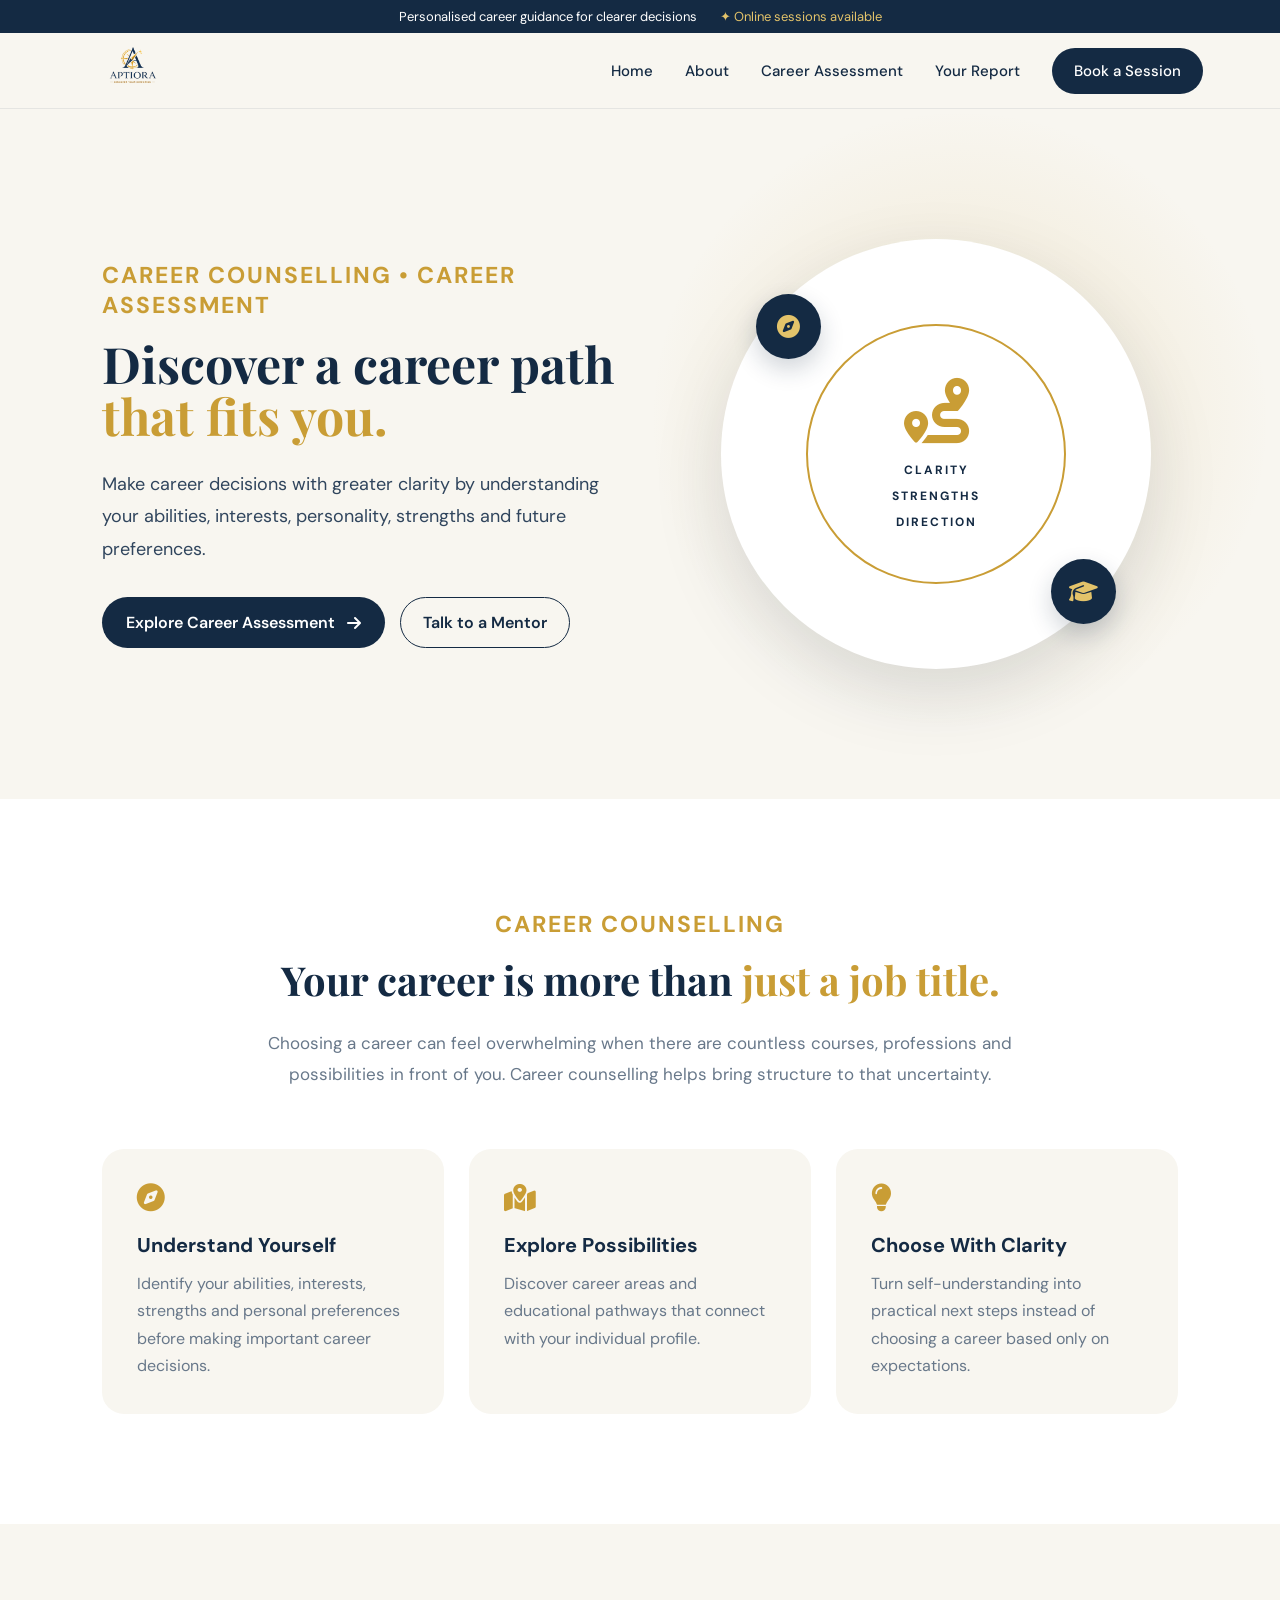
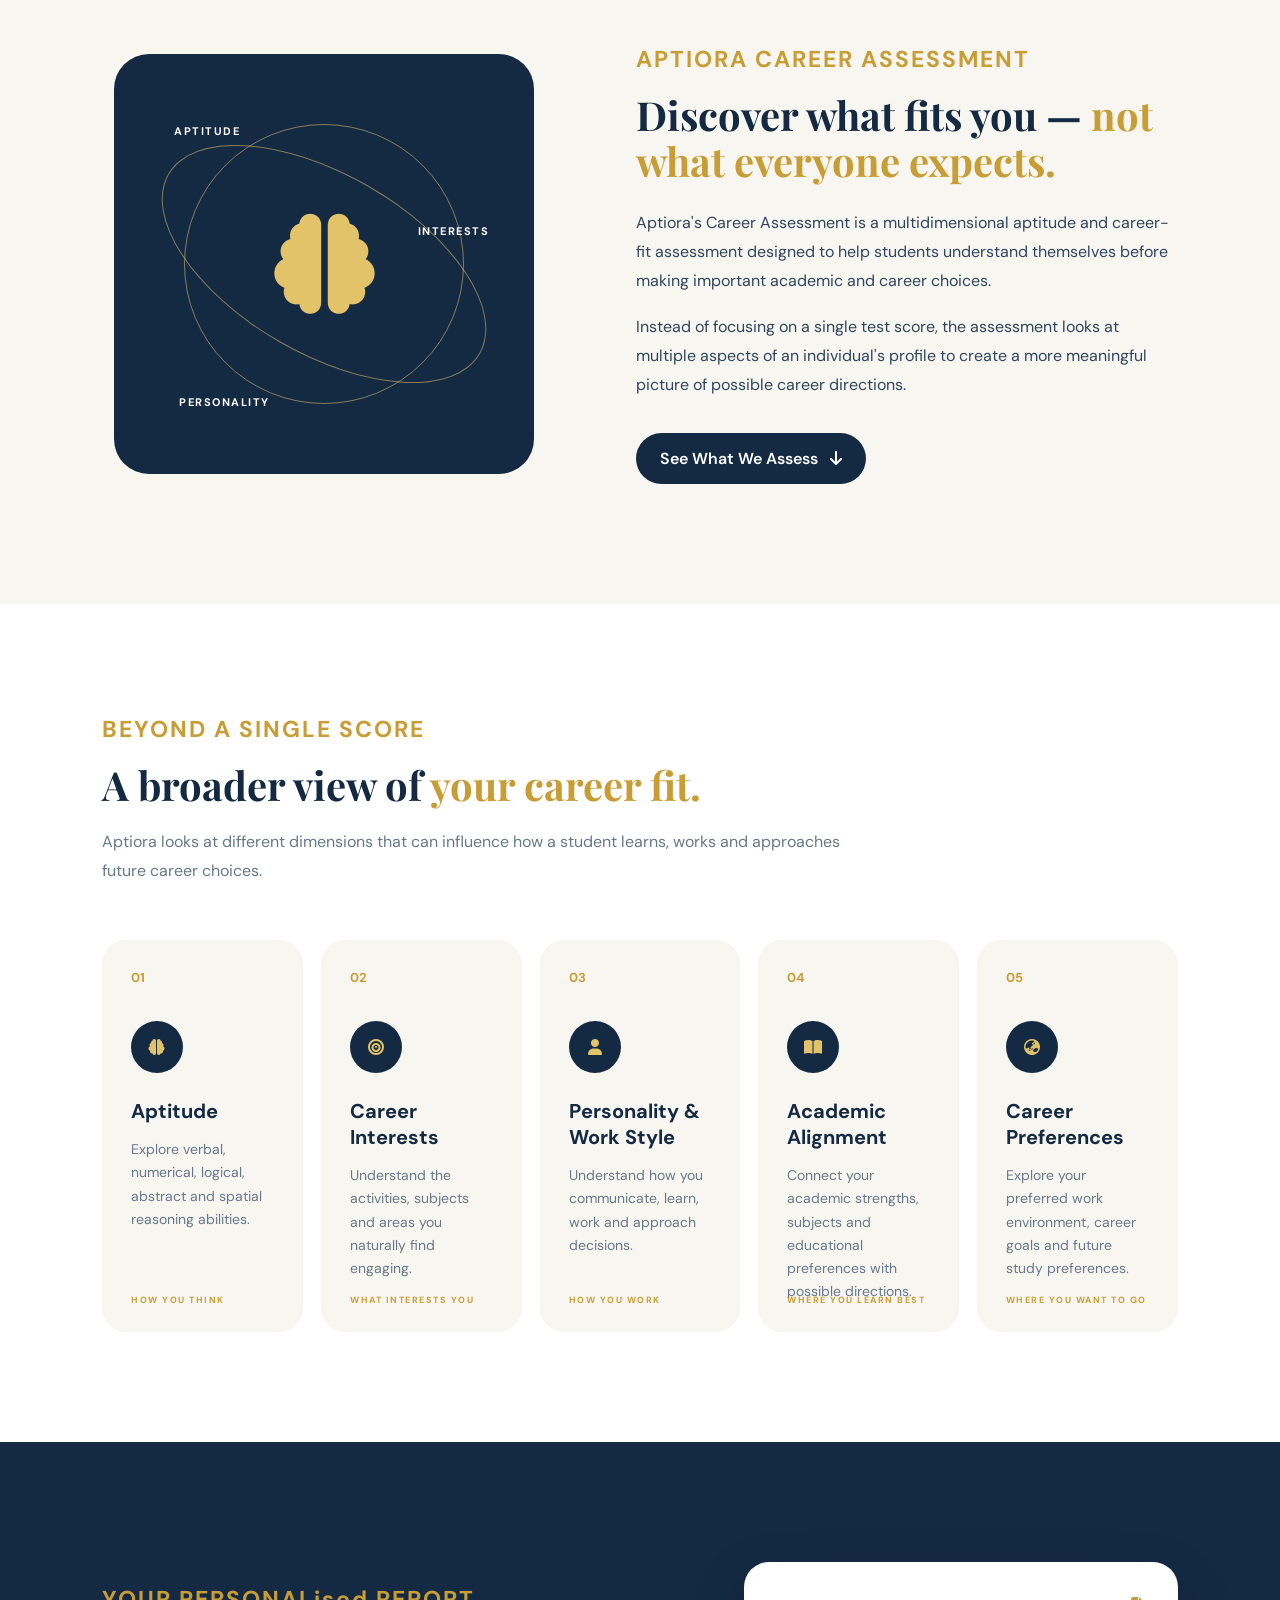
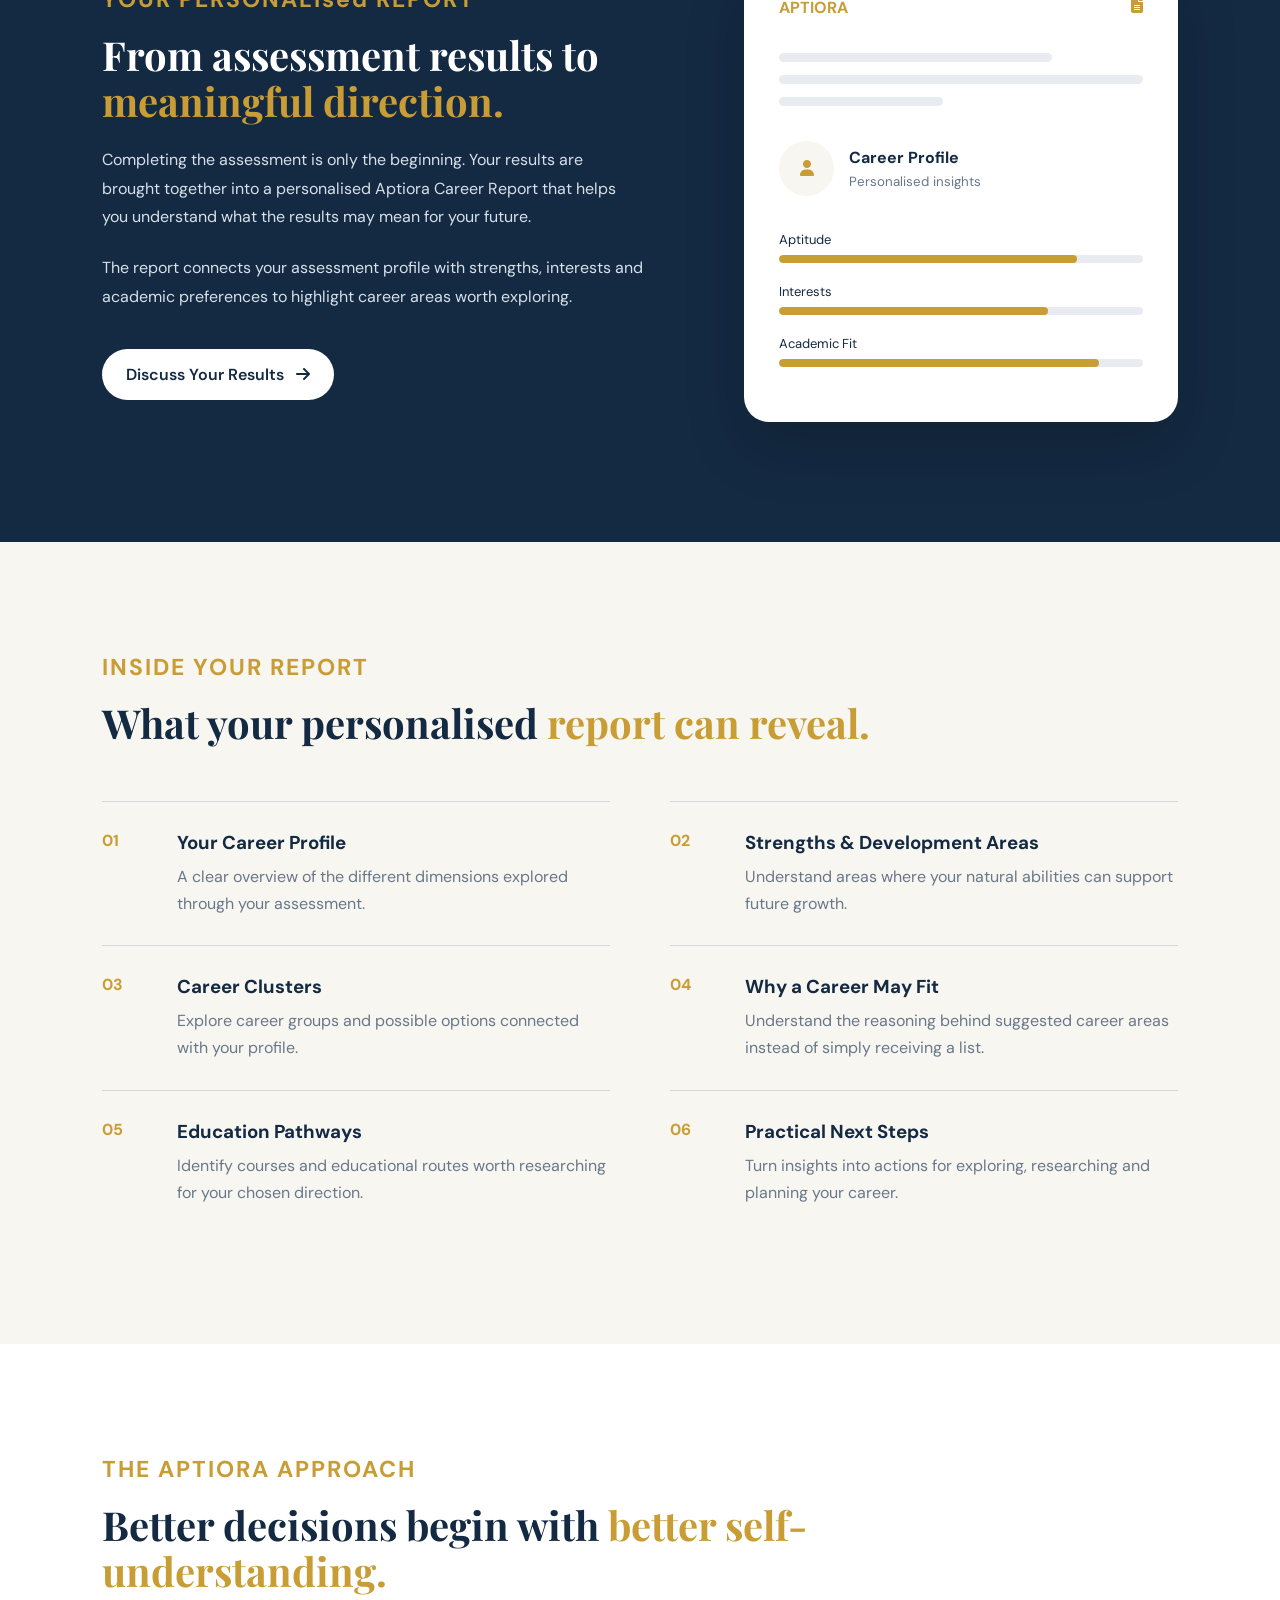
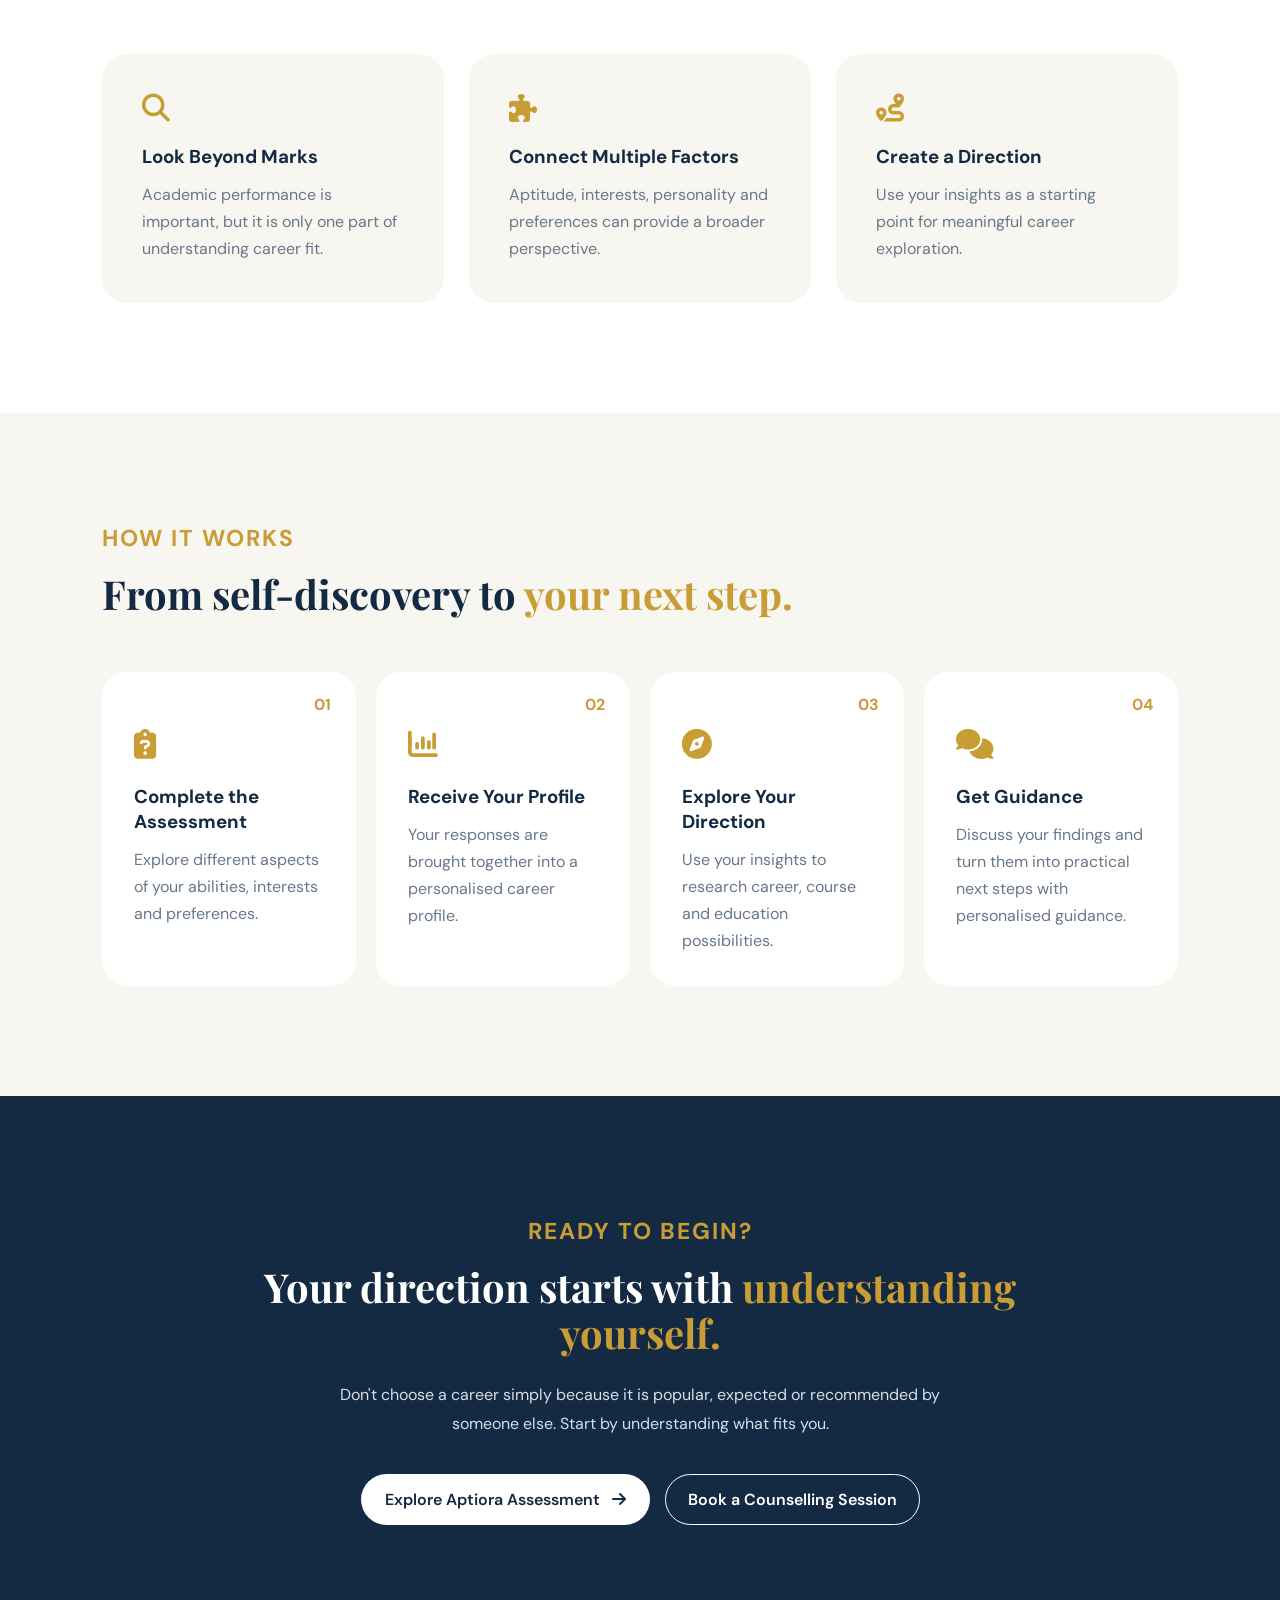
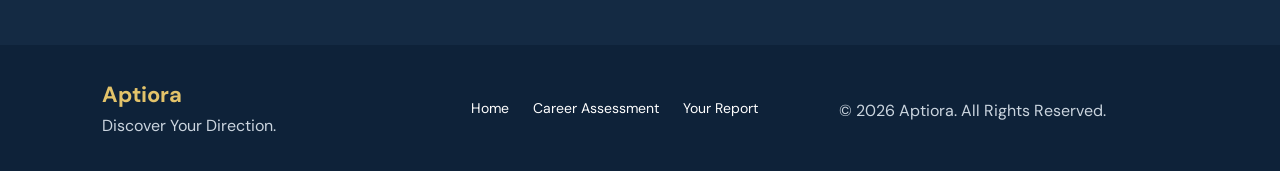
==== career-counselling.html @ 50401ab4 "Added new features and updated code" ====
<!DOCTYPE html>
<html lang="en">
<head>
    <meta charset="UTF-8">
    <meta name="viewport" content="width=device-width, initial-scale=1.0">

    <title>Career Counselling & Career Assessment | Aptiora</title>

    <!-- Font Awesome -->
    <link rel="stylesheet"
          href="https://cdnjs.cloudflare.com/ajax/libs/font-awesome/6.5.2/css/all.min.css">

    <!-- Google Font -->
    <link rel="preconnect" href="https://fonts.googleapis.com">
    <link rel="preconnect" href="https://fonts.gstatic.com" crossorigin>
    <link href="https://fonts.googleapis.com/css2?family=DM+Sans:wght@400;500;600;700&family=Playfair+Display:wght@600;700&display=swap" rel="stylesheet">

    <link rel="stylesheet" href="career-assessment.css">
</head>

<body>

<!-- =========================
        TOP BAR
========================= -->

<div class="topbar">
    Personalised career guidance for clearer decisions
    <span>✦ Online sessions available</span>
</div>


<!-- =========================
        NAVBAR
========================= -->

<nav>

    <div class="logo">
        <a href="front.html">
            <img src="aptioraimage.png" alt="Aptiora">
        </a>
    </div>

    <div class="links">

        <a href="front.html">Home</a>

        <a href="front.html#about">About</a>

        <a href="#assessment">Career Assessment</a>

        <a href="#report">Your Report</a>

        <a href="front.html#contact" class="nav-btn">
            Book a Session
        </a>

    </div>

</nav>


<!-- =========================
        HERO
========================= -->

<section class="career-hero">

    <div class="hero-content">

        <div class="eyebrow">
            CAREER COUNSELLING • CAREER ASSESSMENT
        </div>

        <h1>
            Discover a career path
            <span>that fits you.</span>
        </h1>

        <p>
            Make career decisions with greater clarity by understanding
            your abilities, interests, personality, strengths and future
            preferences.
        </p>

        <div class="hero-buttons">

            <a href="#assessment" class="primary-btn">
                Explore Career Assessment
                <i class="fa-solid fa-arrow-right"></i>
            </a>

            <a href="front.html#contact" class="secondary-btn">
                Talk to a Mentor
            </a>

        </div>

    </div>


    <div class="hero-visual">

        <div class="visual-card">

            <div class="floating-icon icon-one">
                <i class="fa-solid fa-compass"></i>
            </div>

            <div class="visual-circle">

                <i class="fa-solid fa-route"></i>

                <span>CLARITY</span>

                <span>STRENGTHS</span>

                <span>DIRECTION</span>

            </div>

            <div class="floating-icon icon-two">
                <i class="fa-solid fa-graduation-cap"></i>
            </div>

        </div>

    </div>

</section>


<!-- =========================
        INTRODUCTION
========================= -->

<section class="intro-section">

    <div class="section-label">
        CAREER COUNSELLING
    </div>

    <h2>
        Your career is more than
        <span>just a job title.</span>
    </h2>

    <p class="intro-text">
        Choosing a career can feel overwhelming when there are countless
        courses, professions and possibilities in front of you.
        Career counselling helps bring structure to that uncertainty.
    </p>

    <div class="intro-grid">

        <div class="intro-box">

            <i class="fa-solid fa-compass"></i>

            <h3>Understand Yourself</h3>

            <p>
                Identify your abilities, interests, strengths and
                personal preferences before making important career decisions.
            </p>

        </div>


        <div class="intro-box">

            <i class="fa-solid fa-map-location-dot"></i>

            <h3>Explore Possibilities</h3>

            <p>
                Discover career areas and educational pathways that
                connect with your individual profile.
            </p>

        </div>


        <div class="intro-box">

            <i class="fa-solid fa-lightbulb"></i>

            <h3>Choose With Clarity</h3>

            <p>
                Turn self-understanding into practical next steps
                instead of choosing a career based only on expectations.
            </p>

        </div>

    </div>

</section>


<!-- =========================
      APTIORA ASSESSMENT
========================= -->

<section class="assessment-section" id="assessment">

    <div class="assessment-image">

        <div class="assessment-art">

            <i class="fa-solid fa-brain"></i>

            <div class="orbit orbit-one"></div>
            <div class="orbit orbit-two"></div>

            <span class="art-label label-one">APTITUDE</span>
            <span class="art-label label-two">INTERESTS</span>
            <span class="art-label label-three">PERSONALITY</span>

        </div>

    </div>


    <div class="assessment-content">

        <div class="section-label">
            APTIORA CAREER ASSESSMENT
        </div>

        <h2>
            Discover what fits you —
            <span>not what everyone expects.</span>
        </h2>

        <p>
            Aptiora's Career Assessment is a multidimensional aptitude
            and career-fit assessment designed to help students understand
            themselves before making important academic and career choices.
        </p>

        <p>
            Instead of focusing on a single test score, the assessment
            looks at multiple aspects of an individual's profile to create
            a more meaningful picture of possible career directions.
        </p>

        <a href="#explores" class="primary-btn">
            See What We Assess
            <i class="fa-solid fa-arrow-down"></i>
        </a>

    </div>

</section>


<!-- =========================
      WHAT ASSESSMENT EXPLORES
========================= -->

<section class="explores-section" id="explores">

    <div class="section-heading">

        <div class="section-label">
            BEYOND A SINGLE SCORE
        </div>

        <h2>
            A broader view of
            <span>your career fit.</span>
        </h2>

        <p>
            Aptiora looks at different dimensions that can influence
            how a student learns, works and approaches future career choices.
        </p>

    </div>


    <div class="assessment-cards">

        <!-- Card 1 -->

        <div class="assessment-card">

            <div class="card-number">01</div>

            <div class="card-icon">
                <i class="fa-solid fa-brain"></i>
            </div>

            <h3>Aptitude</h3>

            <p>
                Explore verbal, numerical, logical, abstract and
                spatial reasoning abilities.
            </p>

            <span class="card-tag">
                HOW YOU THINK
            </span>

        </div>


        <!-- Card 2 -->

        <div class="assessment-card">

            <div class="card-number">02</div>

            <div class="card-icon">
                <i class="fa-solid fa-bullseye"></i>
            </div>

            <h3>Career Interests</h3>

            <p>
                Understand the activities, subjects and areas
                you naturally find engaging.
            </p>

            <span class="card-tag">
                WHAT INTERESTS YOU
            </span>

        </div>


        <!-- Card 3 -->

        <div class="assessment-card">

            <div class="card-number">03</div>

            <div class="card-icon">
                <i class="fa-solid fa-user"></i>
            </div>

            <h3>Personality & Work Style</h3>

            <p>
                Understand how you communicate, learn, work
                and approach decisions.
            </p>

            <span class="card-tag">
                HOW YOU WORK
            </span>

        </div>


        <!-- Card 4 -->

        <div class="assessment-card">

            <div class="card-number">04</div>

            <div class="card-icon">
                <i class="fa-solid fa-book-open"></i>
            </div>

            <h3>Academic Alignment</h3>

            <p>
                Connect your academic strengths, subjects and
                educational preferences with possible directions.
            </p>

            <span class="card-tag">
                WHERE YOU LEARN BEST
            </span>

        </div>


        <!-- Card 5 -->

        <div class="assessment-card">

            <div class="card-number">05</div>

            <div class="card-icon">
                <i class="fa-solid fa-earth-asia"></i>
            </div>

            <h3>Career Preferences</h3>

            <p>
                Explore your preferred work environment,
                career goals and future study preferences.
            </p>

            <span class="card-tag">
                WHERE YOU WANT TO GO
            </span>

        </div>

    </div>

</section>


<!-- =========================
        PERSONALIZED REPORT
========================= -->

<section class="report-section" id="report">

    <div class="report-content">

        <div class="section-label">
            YOUR PERSONALised REPORT
        </div>

        <h2>
            From assessment results
            to <span>meaningful direction.</span>
        </h2>

        <p>
            Completing the assessment is only the beginning.
            Your results are brought together into a personalised
            Aptiora Career Report that helps you understand what
            the results may mean for your future.
        </p>

        <p>
            The report connects your assessment profile with
            strengths, interests and academic preferences to
            highlight career areas worth exploring.
        </p>

        <a href="front.html#contact" class="primary-btn">
            Discuss Your Results
            <i class="fa-solid fa-arrow-right"></i>
        </a>

    </div>


    <div class="report-preview">

        <div class="report-top">

            <span>APTIORA</span>

            <i class="fa-solid fa-file-lines"></i>

        </div>

        <div class="report-line large"></div>
        <div class="report-line"></div>
        <div class="report-line short"></div>

        <div class="report-profile">

            <div class="profile-circle">
                <i class="fa-solid fa-user"></i>
            </div>

            <div>
                <strong>Career Profile</strong>
                <small>Personalised insights</small>
            </div>

        </div>

        <div class="report-bars">

            <div>
                <span>Aptitude</span>
                <div class="bar">
                    <i style="width:82%"></i>
                </div>
            </div>

            <div>
                <span>Interests</span>
                <div class="bar">
                    <i style="width:74%"></i>
                </div>
            </div>

            <div>
                <span>Academic Fit</span>
                <div class="bar">
                    <i style="width:88%"></i>
                </div>
            </div>

        </div>

    </div>

</section>


<!-- =========================
      REPORT INCLUDES
========================= -->

<section class="discover-section">

    <div class="section-heading">

        <div class="section-label">
            INSIDE YOUR REPORT
        </div>

        <h2>
            What your personalised
            <span>report can reveal.</span>
        </h2>

    </div>


    <div class="discover-grid">

        <div class="discover-item">
            <span>01</span>
            <div>
                <h3>Your Career Profile</h3>
                <p>
                    A clear overview of the different dimensions
                    explored through your assessment.
                </p>
            </div>
        </div>


        <div class="discover-item">
            <span>02</span>
            <div>
                <h3>Strengths & Development Areas</h3>
                <p>
                    Understand areas where your natural abilities
                    can support future growth.
                </p>
            </div>
        </div>


        <div class="discover-item">
            <span>03</span>
            <div>
                <h3>Career Clusters</h3>
                <p>
                    Explore career groups and possible options
                    connected with your profile.
                </p>
            </div>
        </div>


        <div class="discover-item">
            <span>04</span>
            <div>
                <h3>Why a Career May Fit</h3>
                <p>
                    Understand the reasoning behind suggested
                    career areas instead of simply receiving a list.
                </p>
            </div>
        </div>


        <div class="discover-item">
            <span>05</span>
            <div>
                <h3>Education Pathways</h3>
                <p>
                    Identify courses and educational routes worth
                    researching for your chosen direction.
                </p>
            </div>
        </div>


        <div class="discover-item">
            <span>06</span>
            <div>
                <h3>Practical Next Steps</h3>
                <p>
                    Turn insights into actions for exploring,
                    researching and planning your career.
                </p>
            </div>
        </div>

    </div>

</section>


<!-- =========================
       WHY IT MATTERS
========================= -->

<section class="why-section">

    <div class="why-heading">

        <div class="section-label">
            THE APTIORA APPROACH
        </div>

        <h2>
            Better decisions begin
            with <span>better self-understanding.</span>
        </h2>

    </div>


    <div class="why-grid">

        <div class="why-card">
            <i class="fa-solid fa-magnifying-glass"></i>

            <h3>Look Beyond Marks</h3>

            <p>
                Academic performance is important, but it is
                only one part of understanding career fit.
            </p>
        </div>


        <div class="why-card">
            <i class="fa-solid fa-puzzle-piece"></i>

            <h3>Connect Multiple Factors</h3>

            <p>
                Aptitude, interests, personality and preferences
                can provide a broader perspective.
            </p>
        </div>


        <div class="why-card">
            <i class="fa-solid fa-route"></i>

            <h3>Create a Direction</h3>

            <p>
                Use your insights as a starting point for
                meaningful career exploration.
            </p>
        </div>

    </div>

</section>


<!-- =========================
       PROCESS
========================= -->

<section class="process-section">

    <div class="section-heading">

        <div class="section-label">
            HOW IT WORKS
        </div>

        <h2>
            From self-discovery
            to <span>your next step.</span>
        </h2>

    </div>


    <div class="process-grid">

        <div class="process-card">

            <div class="process-number">01</div>

            <i class="fa-solid fa-clipboard-question"></i>

            <h3>Complete the Assessment</h3>

            <p>
                Explore different aspects of your abilities,
                interests and preferences.
            </p>

        </div>


        <div class="process-card">

            <div class="process-number">02</div>

            <i class="fa-solid fa-chart-column"></i>

            <h3>Receive Your Profile</h3>

            <p>
                Your responses are brought together into
                a personalised career profile.
            </p>

        </div>


        <div class="process-card">

            <div class="process-number">03</div>

            <i class="fa-solid fa-compass"></i>

            <h3>Explore Your Direction</h3>

            <p>
                Use your insights to research career,
                course and education possibilities.
            </p>

        </div>


        <div class="process-card">

            <div class="process-number">04</div>

            <i class="fa-solid fa-comments"></i>

            <h3>Get Guidance</h3>

            <p>
                Discuss your findings and turn them into
                practical next steps with personalised guidance.
            </p>

        </div>

    </div>

</section>


<!-- =========================
          CTA
========================= -->

<section class="career-cta">

    <div class="cta-content">

        <div class="section-label">
            READY TO BEGIN?
        </div>

        <h2>
            Your direction starts
            with <span>understanding yourself.</span>
        </h2>

        <p>
            Don't choose a career simply because it is popular,
            expected or recommended by someone else.
            Start by understanding what fits you.
        </p>

        <div class="cta-buttons">

            <a href="#assessment" class="primary-btn">
                Explore Aptiora Assessment
                <i class="fa-solid fa-arrow-right"></i>
            </a>

            <a href="front.html#contact" class="secondary-btn">
                Book a Counselling Session
            </a>

        </div>

    </div>

</section>


<!-- =========================
          FOOTER
========================= -->

<footer class="career-footer">

    <div>

        <strong>Aptiora</strong>

        <p>
            Discover Your Direction.
        </p>

    </div>

    <div>

        <a href="front.html">Home</a>
        <a href="#assessment">Career Assessment</a>
        <a href="#report">Your Report</a>

    </div>

    <div>

        <p>
            © 2026 Aptiora. All Rights Reserved.
        </p>

    </div>

</footer>


</body>
</html>
---- career-assessment.css ----
/* =========================
   ROOT
========================= */

:root {
    --navy: #142a43;
    --navy-light: #1c3a5c;
    --gold: #c99d35;
    --gold-light: #e3c36a;
    --cream: #f8f6f0;
    --cream-dark: #f0eadc;
    --white: #ffffff;
    --text: #30455d;
    --muted: #68788a;
}

* {
    margin: 0;
    padding: 0;
    box-sizing: border-box;
}

html {
    scroll-behavior: smooth;
}

body {
    font-family: "DM Sans", sans-serif;
    color: var(--navy);
    background: var(--cream);
    overflow-x: hidden;
}

a {
    text-decoration: none;
}


/* =========================
   TOPBAR
========================= */

.topbar {
    background: var(--navy);
    color: white;
    text-align: center;
    padding: 8px 20px;
    font-size: 13px;
}

.topbar span {
    color: var(--gold-light);
    margin-left: 20px;
}


/* =========================
   NAVBAR
========================= */

nav {
    height: 76px;
    padding: 0 6%;
    display: flex;
    justify-content: space-between;
    align-items: center;
    background: rgba(248, 246, 240, .97);
    border-bottom: 1px solid rgba(20,42,67,.08);
    position: sticky;
    top: 0;
    z-index: 100;
}

.logo img {
    height: 75px;
    width: auto;
    display: block;
}

.links {
    display: flex;
    align-items: center;
    gap: 32px;
}

.links a {
    color: var(--navy);
    font-size: 15px;
    font-weight: 500;
}

.nav-btn {
    background: var(--navy);
    color: white !important;
    padding: 13px 22px;
    border-radius: 30px;
}


/* =========================
   COMMON
========================= */

.section-label,
.eyebrow {
    color: var(--gold);
    font-size: 23px;
    font-weight: 700;
    letter-spacing: 2px;
    margin-bottom: 18px;
}

h1,
h2 {
    font-family: "Playfair Display", serif;
}

h2 {
    font-size: clamp(40px, 4vw, 40px);
    line-height: 1.15;
}

h2 span,
h1 span {
    color: var(--gold);
}

.primary-btn {
    display: inline-flex;
    align-items: center;
    gap: 12px;
    background: var(--navy);
    color: white;
    padding: 15px 24px;
    border-radius: 30px;
    font-weight: 600;
    transition: .3s;
}

.primary-btn:hover {
    transform: translateY(-3px);
    background: var(--navy-light);
}

.secondary-btn {
    display: inline-flex;
    align-items: center;
    padding: 14px 22px;
    border: 1px solid var(--navy);
    border-radius: 30px;
    color: var(--navy);
    font-weight: 600;
    transition: .3s;
}

.secondary-btn:hover {
    background: var(--navy);
    color: white;
}


/* =========================
   HERO
========================= */

.career-hero {
    min-height: 690px;
    padding: 80px 8%;
    display: grid;
    grid-template-columns: 1.05fr .95fr;
    align-items: center;
    gap: 60px;
    background:
        radial-gradient(circle at 75% 45%,
        rgba(201,157,53,.18),
        transparent 30%),
        var(--cream);
}

.hero-content {
    max-width: 680px;
}

.hero-content h1 {
    font-size: clamp(50px, 6vw, 50px);
    line-height: 1.05;
    margin-bottom: 25px;
}

.hero-content p {
    color: var(--text);
    font-size: 18px;
    line-height: 1.8;
    max-width: 600px;
    margin-bottom: 32px;
}

.hero-buttons {
    display: flex;
    gap: 15px;
    flex-wrap: wrap;
}


/* Hero visual */

.hero-visual {
    display: flex;
    justify-content: center;
}

.visual-card {
    width: 430px;
    height: 430px;
    background: var(--white);
    border-radius: 50%;
    box-shadow: 0 25px 70px rgba(20,42,67,.13);
    position: relative;
    display: flex;
    justify-content: center;
    align-items: center;
}

.visual-circle {
    width: 260px;
    height: 260px;
    border: 2px solid var(--gold);
    border-radius: 50%;
    display: flex;
    flex-direction: column;
    align-items: center;
    justify-content: center;
    gap: 10px;
    color: var(--navy);
}

.visual-circle i {
    font-size: 65px;
    color: var(--gold);
    margin-bottom: 8px;
}

.visual-circle span {
    font-size: 12px;
    letter-spacing: 2px;
    font-weight: 700;
}

.floating-icon {
    width: 65px;
    height: 65px;
    border-radius: 50%;
    background: var(--navy);
    color: var(--gold-light);
    display: flex;
    justify-content: center;
    align-items: center;
    font-size: 23px;
    position: absolute;
    box-shadow: 0 10px 25px rgba(20,42,67,.2);
}

.icon-one {
    top: 55px;
    left: 35px;
}

.icon-two {
    bottom: 45px;
    right: 35px;
}


/* =========================
   INTRO
========================= */

.intro-section {
    background: white;
    padding: 110px 8%;
    text-align: center;
}

.intro-section h2 {
    max-width: 800px;
    margin: auto;
}

.intro-text {
    max-width: 760px;
    margin: 25px auto 60px;
    color: var(--muted);
    line-height: 1.8;
    font-size: 17px;
}

.intro-grid {
    display: grid;
    grid-template-columns: repeat(3, 1fr);
    gap: 25px;
    max-width: 1100px;
    margin: auto;
}

.intro-box {
    padding: 35px;
    background: var(--cream);
    border-radius: 22px;
    text-align: left;
    transition: .3s;
}

.intro-box:hover {
    transform: translateY(-8px);
}

.intro-box i {
    color: var(--gold);
    font-size: 28px;
    margin-bottom: 20px;
}

.intro-box h3 {
    margin-bottom: 12px;
    font-size: 20px;
}

.intro-box p {
    color: var(--muted);
    line-height: 1.7;
}


/* =========================
   ASSESSMENT
========================= */

.assessment-section {
    padding: 120px 8%;
    display: grid;
    grid-template-columns: .9fr 1.1fr;
    gap: 90px;
    align-items: center;
    background: var(--cream);
}

.assessment-content {
    max-width: 650px;
}

.assessment-content h2 {
    margin-bottom: 25px;
}

.assessment-content p {
    color: var(--text);
    line-height: 1.8;
    margin-bottom: 18px;
    font-size: 16px;
}

.assessment-content .primary-btn {
    margin-top: 15px;
}


/* Assessment artwork */

.assessment-image {
    display: flex;
    justify-content: center;
}

.assessment-art {
    width: 420px;
    height: 420px;
    border-radius: 35px;
    background: var(--navy);
    position: relative;
    display: flex;
    justify-content: center;
    align-items: center;
    overflow: hidden;
}

.assessment-art > i {
    font-size: 100px;
    color: var(--gold-light);
    z-index: 2;
}

.orbit {
    position: absolute;
    border: 1px solid rgba(227,195,106,.55);
    border-radius: 50%;
}

.orbit-one {
    width: 280px;
    height: 280px;
}

.orbit-two {
    width: 360px;
    height: 180px;
    transform: rotate(30deg);
}

.art-label {
    position: absolute;
    color: white;
    font-size: 11px;
    letter-spacing: 1.5px;
    font-weight: 700;
}

.label-one {
    top: 70px;
    left: 60px;
}

.label-two {
    right: 45px;
    top: 170px;
}

.label-three {
    bottom: 65px;
    left: 65px;
}


/* =========================
   EXPLORES
========================= */

.explores-section {
    background: white;
    padding: 110px 8%;
}

.section-heading {
    max-width: 780px;
    margin-bottom: 55px;
}

.section-heading p {
    color: var(--muted);
    line-height: 1.8;
    margin-top: 20px;
}

.assessment-cards {
    display: grid;
    grid-template-columns: repeat(5, 1fr);
    gap: 18px;
}

.assessment-card {
    min-height: 360px;
    background: var(--cream);
    padding: 28px;
    border-radius: 24px;
    position: relative;
    overflow: hidden;
    transition: .3s;
    border: 1px solid transparent;
}

.assessment-card:hover {
    transform: translateY(-8px);
    border-color: rgba(201,157,53,.5);
}

.card-number {
    color: var(--gold);
    font-weight: 700;
    font-size: 13px;
}

.card-icon {
    margin: 35px 0 25px;
    width: 52px;
    height: 52px;
    border-radius: 50%;
    background: var(--navy);
    color: var(--gold-light);
    display: flex;
    align-items: center;
    justify-content: center;
}

.assessment-card h3 {
    font-size: 20px;
    margin-bottom: 14px;
}

.assessment-card p {
    color: var(--muted);
    line-height: 1.65;
    font-size: 14px;
}

.card-tag {
    position: absolute;
    bottom: 25px;
    left: 28px;
    font-size: 9px;
    letter-spacing: 1.5px;
    color: var(--gold);
    font-weight: 700;
}


/* =========================
   REPORT
========================= */

.report-section {
    padding: 120px 8%;
    background: var(--navy);
    color: white;
    display: grid;
    grid-template-columns: 1fr .8fr;
    gap: 100px;
    align-items: center;
}

.report-content {
    max-width: 650px;
}

.report-content p {
    color: #d8e0e8;
    line-height: 1.8;
    margin: 22px 0;
}

.report-content .primary-btn {
    background: white;
    color: var(--navy);
    margin-top: 15px;
}

.report-preview {
    background: white;
    color: var(--navy);
    border-radius: 25px;
    padding: 35px;
    min-height: 420px;
    box-shadow: 0 25px 60px rgba(0,0,0,.2);
}

.report-top {
    display: flex;
    justify-content: space-between;
    font-weight: 700;
    color: var(--gold);
    margin-bottom: 35px;
}

.report-line {
    height: 9px;
    background: #e8ecf0;
    border-radius: 10px;
    margin-bottom: 13px;
}

.report-line.large {
    width: 75%;
}

.report-line.short {
    width: 45%;
}

.report-profile {
    margin: 35px 0;
    display: flex;
    gap: 15px;
    align-items: center;
}

.profile-circle {
    width: 55px;
    height: 55px;
    border-radius: 50%;
    background: var(--cream);
    display: flex;
    align-items: center;
    justify-content: center;
    color: var(--gold);
}

.report-profile strong,
.report-profile small {
    display: block;
}

.report-profile small {
    color: var(--muted);
    margin-top: 5px;
}

.report-bars > div {
    margin-bottom: 20px;
}

.report-bars span {
    font-size: 13px;
    display: block;
    margin-bottom: 7px;
}

.bar {
    height: 8px;
    background: #e8ecf0;
    border-radius: 10px;
    overflow: hidden;
}

.bar i {
    height: 100%;
    display: block;
    background: var(--gold);
    border-radius: 10px;
}


/* =========================
   DISCOVER
========================= */

.discover-section {
    padding: 110px 8%;
    background: var(--cream);
}

.discover-grid {
    display: grid;
    grid-template-columns: repeat(2, 1fr);
    gap: 0 60px;
}

.discover-item {
    padding: 28px 0;
    display: grid;
    grid-template-columns: 55px 1fr;
    gap: 20px;
    border-top: 1px solid rgba(20,42,67,.15);
}

.discover-item span {
    color: var(--gold);
    font-weight: 700;
}

.discover-item h3 {
    margin-bottom: 8px;
}

.discover-item p {
    color: var(--muted);
    line-height: 1.7;
}


/* =========================
   WHY
========================= */

.why-section {
    padding: 110px 8%;
    background: white;
}

.why-heading {
    max-width: 800px;
    margin-bottom: 60px;
}

.why-grid {
    display: grid;
    grid-template-columns: repeat(3, 1fr);
    gap: 25px;
}

.why-card {
    padding: 40px;
    background: var(--cream);
    border-radius: 25px;
}

.why-card i {
    font-size: 28px;
    color: var(--gold);
    margin-bottom: 22px;
}

.why-card h3 {
    margin-bottom: 12px;
}

.why-card p {
    color: var(--muted);
    line-height: 1.7;
}


/* =========================
   PROCESS
========================= */

.process-section {
    padding: 110px 8%;
    background: var(--cream);
}

.process-grid {
    display: grid;
    grid-template-columns: repeat(4, 1fr);
    gap: 20px;
}

.process-card {
    background: white;
    padding: 32px;
    border-radius: 25px;
    position: relative;
}

.process-number {
    position: absolute;
    right: 25px;
    top: 22px;
    color: var(--gold);
    font-weight: 700;
}

.process-card > i {
    font-size: 30px;
    color: var(--gold);
    margin: 25px 0;
}

.process-card h3 {
    margin-bottom: 12px;
}

.process-card p {
    color: var(--muted);
    line-height: 1.7;
}


/* =========================
   CTA
========================= */

.career-cta {
    padding: 120px 8%;
    background: var(--navy);
    text-align: center;
    color: white;
}

.cta-content {
    max-width: 850px;
    margin: auto;
}

.cta-content p {
    color: #d6dfe8;
    line-height: 1.8;
    max-width: 650px;
    margin: 25px auto 35px;
}

.cta-buttons {
    display: flex;
    justify-content: center;
    gap: 15px;
    flex-wrap: wrap;
}

.cta-buttons .primary-btn {
    background: white;
    color: var(--navy);
}

.cta-buttons .secondary-btn {
    border-color: white;
    color: white;
}


/* =========================
   FOOTER
========================= */

.career-footer {
    background: #0e2239;
    color: white;
    padding: 35px 8%;
    display: grid;
    grid-template-columns: 1fr 1fr 1fr;
    align-items: center;
    gap: 30px;
}

.career-footer strong {
    color: var(--gold-light);
    font-size: 22px;
}

.career-footer p {
    color: #cbd5df;
    margin-top: 6px;
}

.career-footer a {
    color: white;
    margin-right: 20px;
    font-size: 14px;
}


/* =========================
   RESPONSIVE
========================= */

@media (max-width: 1100px) {

    .assessment-cards {
        grid-template-columns: repeat(3, 1fr);
    }

    .process-grid {
        grid-template-columns: repeat(2, 1fr);
    }

}

@media (max-width: 800px) {

    nav {
        padding: 0 20px;
    }

    .links {
        display: none;
    }

    .career-hero,
    .assessment-section,
    .report-section {
        grid-template-columns: 1fr;
    }

    .career-hero {
        padding: 70px 6%;
        text-align: center;
    }

    .hero-content p {
        margin-left: auto;
        margin-right: auto;
    }

    .hero-buttons {
        justify-content: center;
    }

    .visual-card {
        width: 330px;
        height: 330px;
    }

    .visual-circle {
        width: 210px;
        height: 210px;
    }

    .assessment-section {
        gap: 50px;
    }

    .assessment-cards {
        grid-template-columns: 1fr 1fr;
    }

    .intro-grid,
    .why-grid {
        grid-template-columns: 1fr;
    }

    .discover-grid {
        grid-template-columns: 1fr;
    }

    .process-grid {
        grid-template-columns: 1fr;
    }

    .career-footer {
        grid-template-columns: 1fr;
        text-align: center;
    }

}

@media (max-width: 500px) {

    .assessment-cards {
        grid-template-columns: 1fr;
    }

    .assessment-art {
        width: 320px;
        height: 320px;
    }

    .hero-content h1 {
        font-size: 45px;
    }

    h2 {
        font-size: 38px;
    }

}
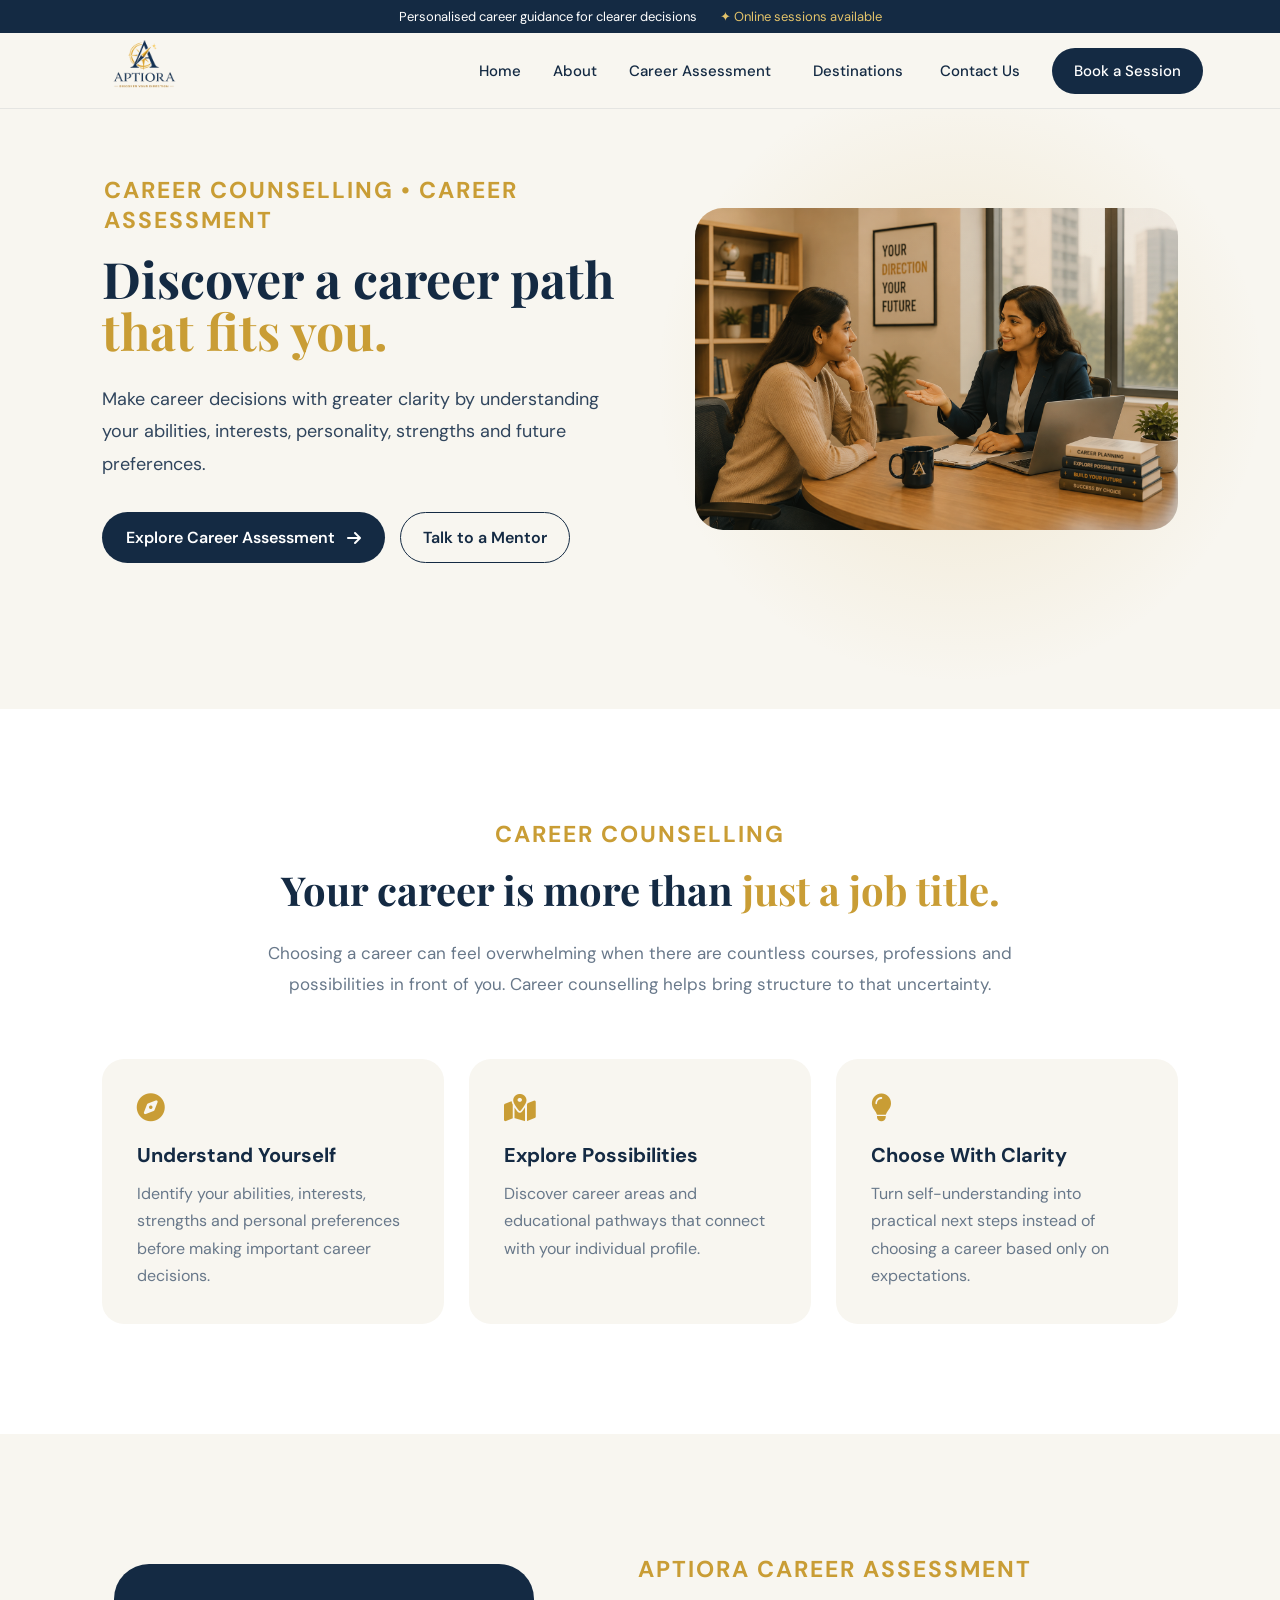
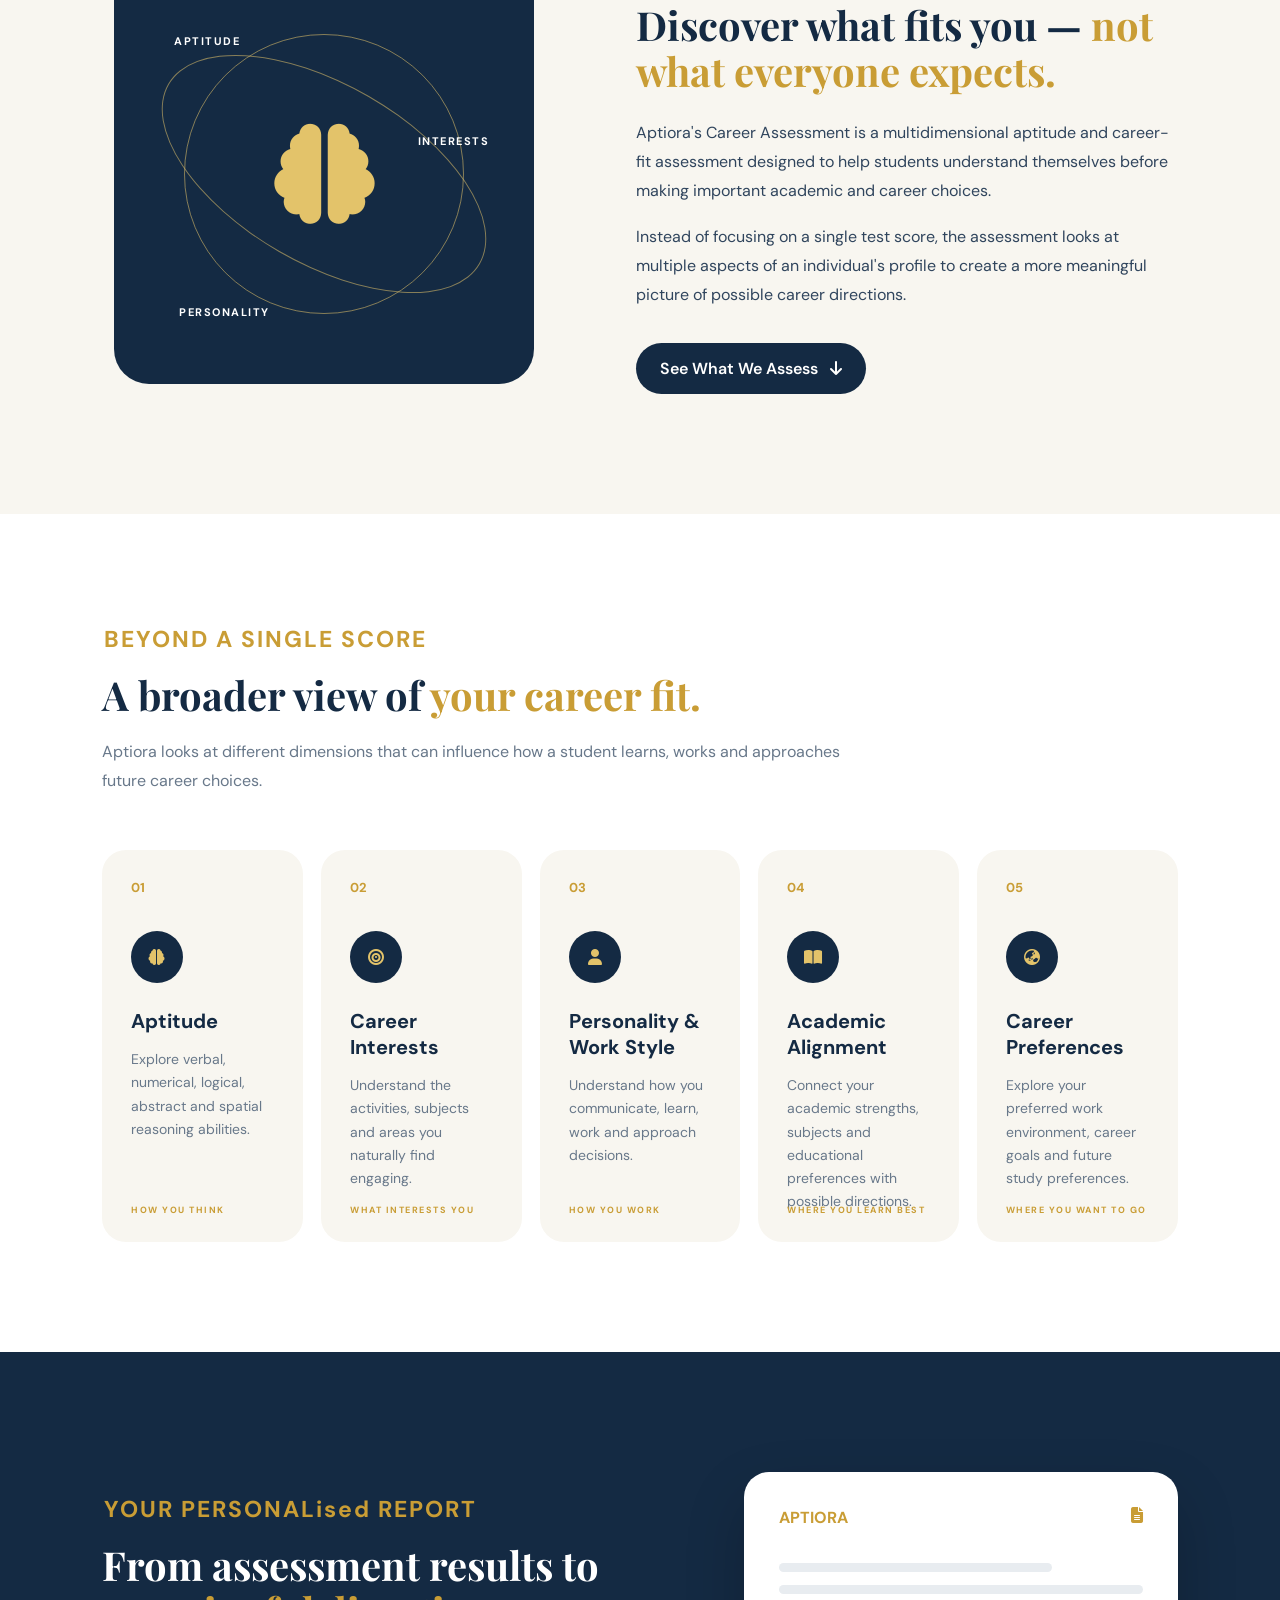
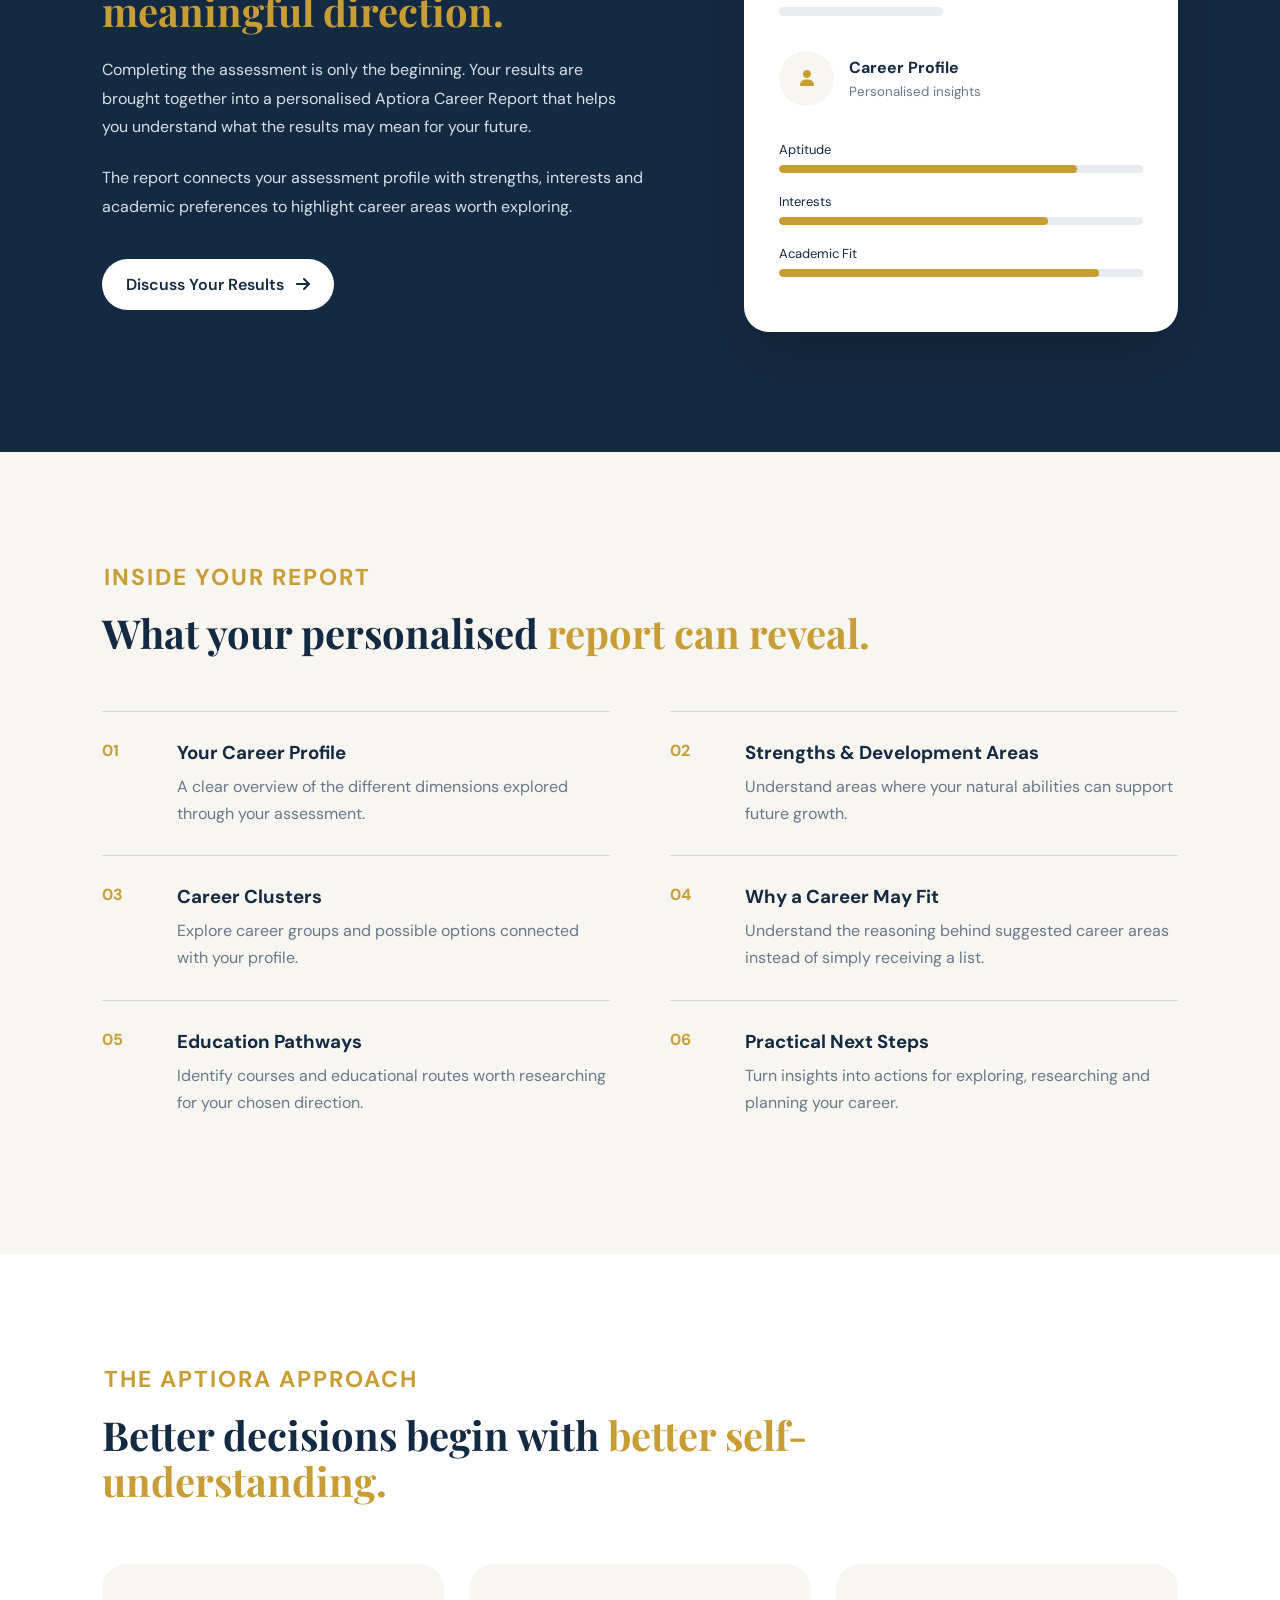
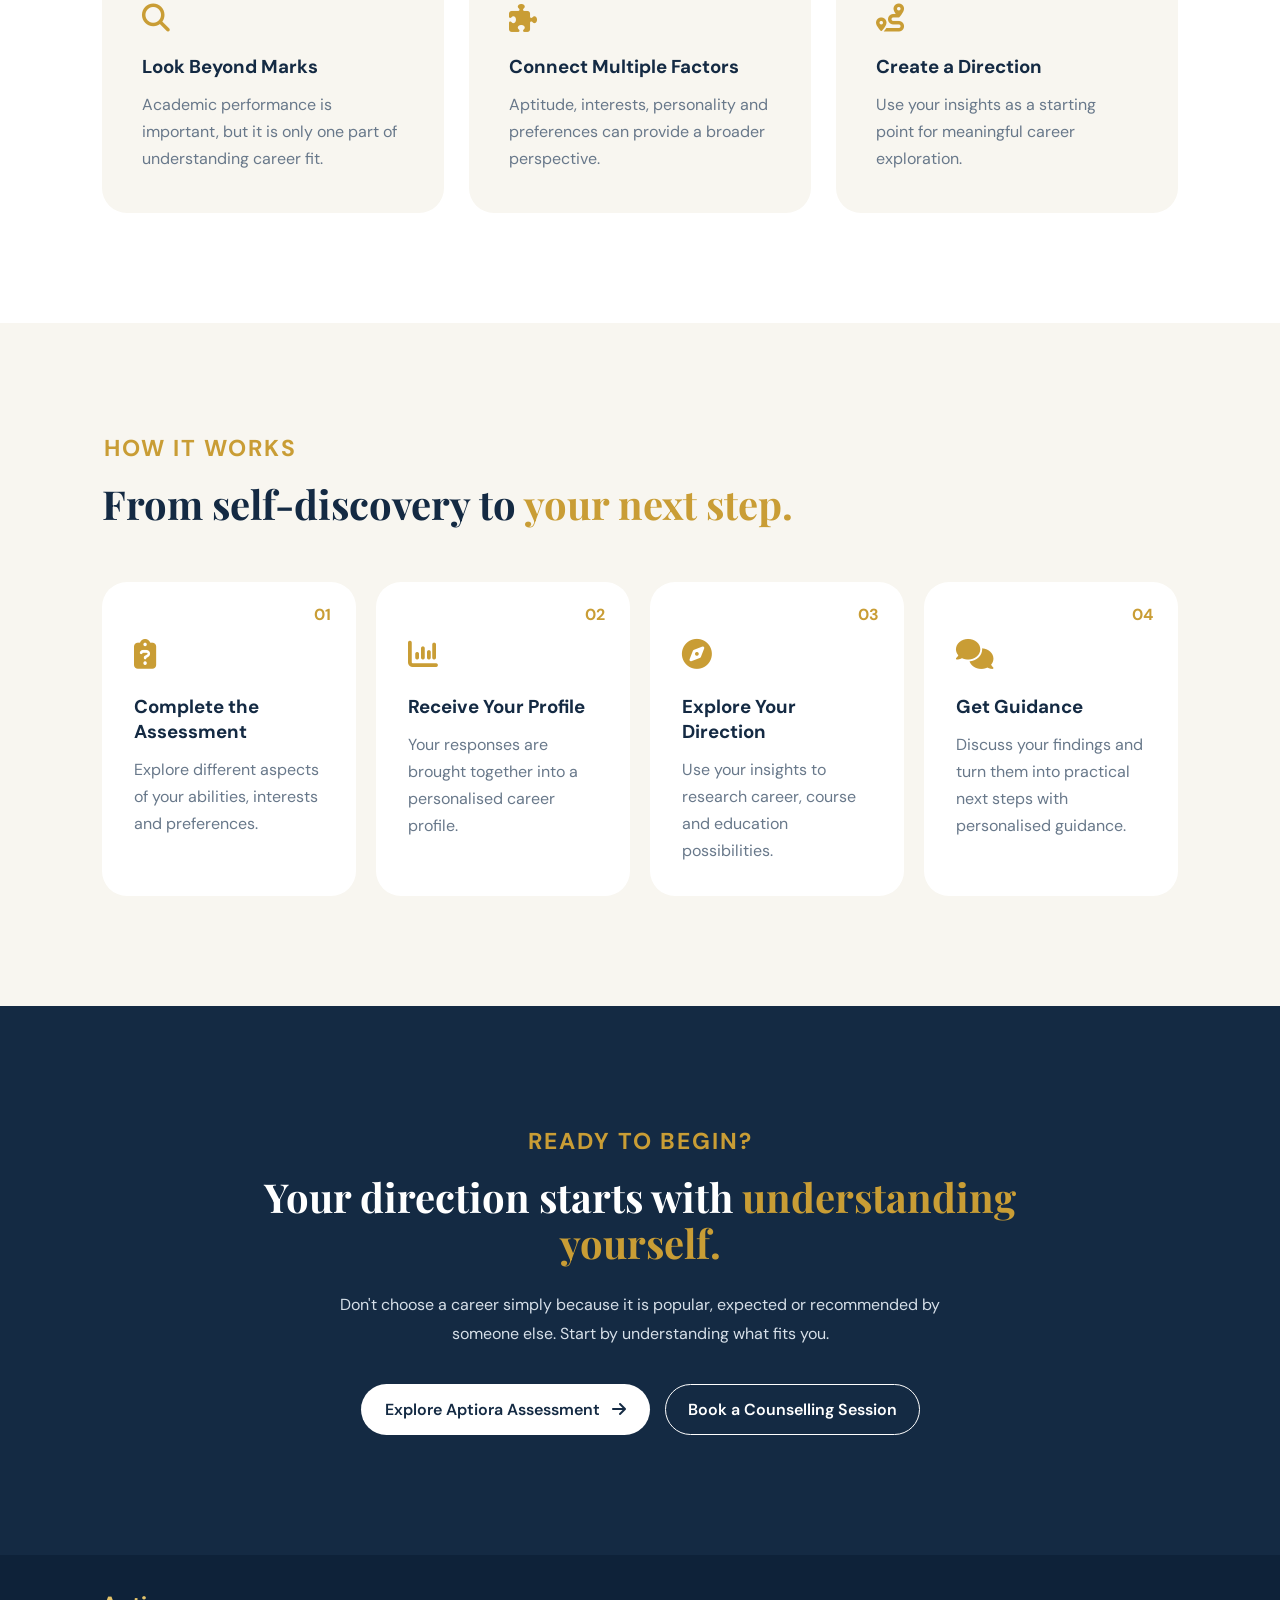
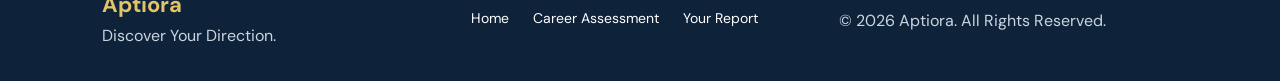
==== commit b62f7722: "Added new features and updated code" ====
--- a/career-counselling.html
+++ b/career-counselling.html
@@ -16,6 +16,7 @@
     <link href="https://fonts.googleapis.com/css2?family=DM+Sans:wght@400;500;600;700&family=Playfair+Display:wght@600;700&display=swap" rel="stylesheet">
 
     <link rel="stylesheet" href="career-assessment.css">
+    
 </head>
 
 <body>
@@ -50,8 +51,130 @@
 
         <a href="#assessment">Career Assessment</a>
 
-        <a href="#report">Your Report</a>
-
+       <!-- DESTINATIONS -->
+       <div class="destination-menu">
+
+            <a href="javascript:void(0)" class="destination-link">
+                Destinations 
+            </a>
+
+            <!-- Dropdown Card -->
+            <div class="destination-dropdown">
+
+                <div class="dropdown-title">
+                    <span>🎓</span>
+                    STUDY DESTINATIONS
+                </div>
+
+                <div class="country-grid">
+
+                    <a href="#" class="country-item">
+                        <img src="https://flagcdn.com/w40/gb.png" alt="UK">
+                        <span>UK</span>
+                    </a>
+
+                    <a href="#" class="country-item">
+                        <img src="https://flagcdn.com/w40/us.png" alt="USA">
+                        <span>USA</span>
+                    </a>
+
+                    <a href="#" class="country-item">
+                        <img src="https://flagcdn.com/w40/ca.png" alt="Canada">
+                        <span>Canada</span>
+                    </a>
+
+                    <a href="#" class="country-item">
+                        <img src="https://flagcdn.com/w40/de.png" alt="Germany">
+                        <span>Germany</span>
+                    </a>
+
+                    <a href="#" class="country-item">
+                        <img src="https://flagcdn.com/w40/au.png" alt="Australia">
+                        <span>Australia</span>
+                    </a>
+
+                    <a href="#" class="country-item">
+                        <img src="https://flagcdn.com/w40/nz.png" alt="New Zealand">
+                        <span>New Zealand</span>
+                    </a>
+
+                    <a href="#" class="country-item">
+                        <img src="https://flagcdn.com/w40/fr.png" alt="France">
+                        <span>France</span>
+                    </a>
+
+                    <a href="#" class="country-item">
+                        <img src="https://flagcdn.com/w40/it.png" alt="Italy">
+                        <span>Italy</span>
+                    </a>
+
+                    <a href="#" class="country-item">
+                        <img src="https://flagcdn.com/w40/ie.png" alt="Ireland">
+                        <span>Ireland</span>
+                    </a>
+                    <a href="#" class="country-item">
+    <img src="https://flagcdn.com/w40/ch.png" alt="Switzerland">
+    <span>Switzerland</span>
+</a>
+
+<a href="#" class="country-item">
+    <img src="https://flagcdn.com/w40/nl.png" alt="Netherlands">
+    <span>Netherlands</span>
+</a>
+
+<a href="#" class="country-item">
+    <img src="https://flagcdn.com/w40/se.png" alt="Sweden">
+    <span>Sweden</span>
+</a>
+
+<a href="#" class="country-item">
+    <img src="https://flagcdn.com/w40/fi.png" alt="Finland">
+    <span>Finland</span>
+</a>
+
+<a href="#" class="country-item">
+    <img src="https://flagcdn.com/w40/dk.png" alt="Denmark">
+    <span>Denmark</span>
+</a>
+
+<a href="#" class="country-item">
+    <img src="https://flagcdn.com/w40/no.png" alt="Norway">
+    <span>Norway</span>
+</a>
+
+<a href="#" class="country-item">
+    <img src="https://flagcdn.com/w40/es.png" alt="Spain">
+    <span>Spain</span>
+</a>
+
+<a href="#" class="country-item">
+    <img src="https://flagcdn.com/w40/ae.png" alt="UAE">
+    <span>UAE</span>
+</a>
+
+<a href="#" class="country-item">
+    <img src="https://flagcdn.com/w40/sg.png" alt="Singapore">
+    <span>Singapore</span>
+</a>
+
+<a href="#" class="country-item">
+    <img src="https://flagcdn.com/w40/jp.png" alt="Japan">
+    <span>Japan</span>
+</a>
+
+<a href="#" class="country-item">
+    <img src="https://flagcdn.com/w40/pl.png" alt="Poland">
+    <span>Poland</span>
+</a>
+
+                </div>
+
+            </div>
+        </div>
+
+        
+            <a href="#Contact Us">Contact Us</a>
+              
         <a href="front.html#contact" class="nav-btn">
             Book a Session
         </a>
@@ -101,32 +224,8 @@
 
 
     <div class="hero-visual">
-
-        <div class="visual-card">
-
-            <div class="floating-icon icon-one">
-                <i class="fa-solid fa-compass"></i>
-            </div>
-
-            <div class="visual-circle">
-
-                <i class="fa-solid fa-route"></i>
-
-                <span>CLARITY</span>
-
-                <span>STRENGTHS</span>
-
-                <span>DIRECTION</span>
-
-            </div>
-
-            <div class="floating-icon icon-two">
-                <i class="fa-solid fa-graduation-cap"></i>
-            </div>
-
-        </div>
-
-    </div>
+    <img src="counsellingimg.png" alt="Career Counselling Session">
+</div>
 
 </section>
 
--- a/career-assessment.css
+++ b/career-assessment.css
@@ -21,7 +21,7 @@
 }
 
 html {
-    scroll-behavior: smooth;
+    scroll-behavior: auto;
 }
 
 body {
@@ -72,9 +72,10 @@
 }
 
 .logo img {
-    height: 75px;
+    height: 90px;
     width: auto;
     display: block;
+    transform:scale(1.1);
 }
 
 .links {
@@ -108,6 +109,7 @@
     font-weight: 700;
     letter-spacing: 2px;
     margin-bottom: 18px;
+    padding: 0px 2px ;
 }
 
 h1,
@@ -164,8 +166,9 @@
 ========================= */
 
 .career-hero {
-    min-height: 690px;
+    min-height: 600px;
     padding: 80px 8%;
+    padding-top: 0%;
     display: grid;
     grid-template-columns: 1.05fr .95fr;
     align-items: center;
@@ -928,4 +931,224 @@
         font-size: 38px;
     }
 
+}
+
+.hero-visual img{
+     width:100%;
+  height:auto;
+  display:block;
+  border:0;
+  border-radius:28px;
+  mix-blend-mode:multiply;
+  opacity:.97;
+ /* mask-image:linear-gradient(to right, transparent 0%, black 7%, black 93%, transparent 100%);
+  -webkit-mask-image:linear-gradient(to right, transparent 0%, black 7%, black 93%, transparent 100%);*/
+  width: 100%;
+    height: 100%;
+    object-fit: cover;
+}
+/* Show dropdown */
+
+/* ================================
+   DESTINATION MENU
+================================ */
+
+.destination-menu {
+    position: relative;
+    display: flex;
+    align-items: center;
+}
+
+.destination-link {
+    color: var(--ink);
+    text-decoration: none;
+    margin-left: 28px;
+    font-size: 14px;
+    cursor: pointer;
+    white-space: nowrap;
+}
+
+.destination-link .arrow {
+    font-size: 15px;
+    margin-left: 5px;
+}
+
+
+/* ================================
+   DESTINATION DROPDOWN CARD
+================================ */
+
+.destination-dropdown {
+    position: absolute;
+    top: 38px;
+    right: -120px;
+
+    width: 600px;
+
+    background: rgba(248, 246, 240, 0.98);
+
+    border: 1px solid rgba(20, 42, 67, 0.12);
+
+    border-radius: 18px;
+
+    box-shadow: 0 18px 45px rgba(20, 42, 67, 0.15);
+
+    overflow: hidden;
+
+    opacity: 0;
+    visibility: hidden;
+
+    transform: translateY(10px);
+
+    transition:
+        opacity 0.25s ease,
+        transform 0.25s ease,
+        visibility 0.25s ease;
+
+    z-index: 9999;
+}
+
+
+/* Show dropdown when mouse goes over Destinations */
+
+.destination-menu:hover .destination-dropdown {
+    opacity: 1;
+    visibility: visible;
+    transform: translateY(0);
+}
+
+
+/* ================================
+   DROPDOWN TITLE
+================================ */
+
+.dropdown-title {
+    padding: 17px 20px;
+
+    font-size: 13px;
+
+    font-weight: 700;
+
+    letter-spacing: 1px;
+
+    color: #142a43;
+
+    border-bottom: 1px solid rgba(20, 42, 67, 0.10);
+
+    display: flex;
+
+    align-items: center;
+
+    gap: 9px;
+}
+
+.dropdown-title span {
+    font-size: 16px;
+}
+
+
+/* ================================
+   COUNTRY GRID
+================================ */
+
+.country-grid {
+    display: grid;
+
+    grid-template-columns: repeat(3, 1fr);
+}
+
+
+/* ================================
+   COUNTRY ITEM
+================================ */
+
+.country-item {
+    display: flex;
+
+    align-items: center;
+
+    gap: 12px;
+
+    padding: 15px 18px;
+
+    text-decoration: none;
+
+    color: var(--ink);
+
+    font-size: 14px;
+
+    border-right: 1px solid rgba(20, 42, 67, 0.08);
+
+    border-bottom: 1px solid rgba(20, 42, 67, 0.08);
+
+    transition: background 0.2s ease;
+}
+
+.country-item:hover {
+    background: rgba(201, 155, 55, 0.10);
+}
+
+
+/* Country flags */
+
+.country-item img {
+    width: 28px;
+
+    height: 20px;
+
+    object-fit: cover;
+
+    border-radius: 2px;
+
+    flex-shrink: 0;
+}
+
+
+/* Country name */
+
+.country-item span {
+    white-space: nowrap;
+}
+
+
+/* ================================
+   RESPONSIVE
+================================ */
+
+@media (max-width: 900px) {
+
+    .destination-dropdown {
+        width: 90vw;
+        right: -100px;
+    }
+
+    .country-grid {
+        grid-template-columns: repeat(2, 1fr);
+    }
+}
+
+@media (max-width: 600px) {
+
+    .destination-dropdown {
+        width: 85vw;
+        right: -50px;
+    }
+
+    .country-grid {
+        grid-template-columns: 1fr;
+    }
+}
+/* Fix navbar spacing on Career Counselling page */
+
+.destination-menu {
+    margin-right: 0 !important;
+}
+
+.destination-link {
+    margin-left: 10px !important;
+}
+
+/* Career Assessment / Career Counselling link */
+.destination-menu + a {
+    margin-left: 5px !important;
 }
